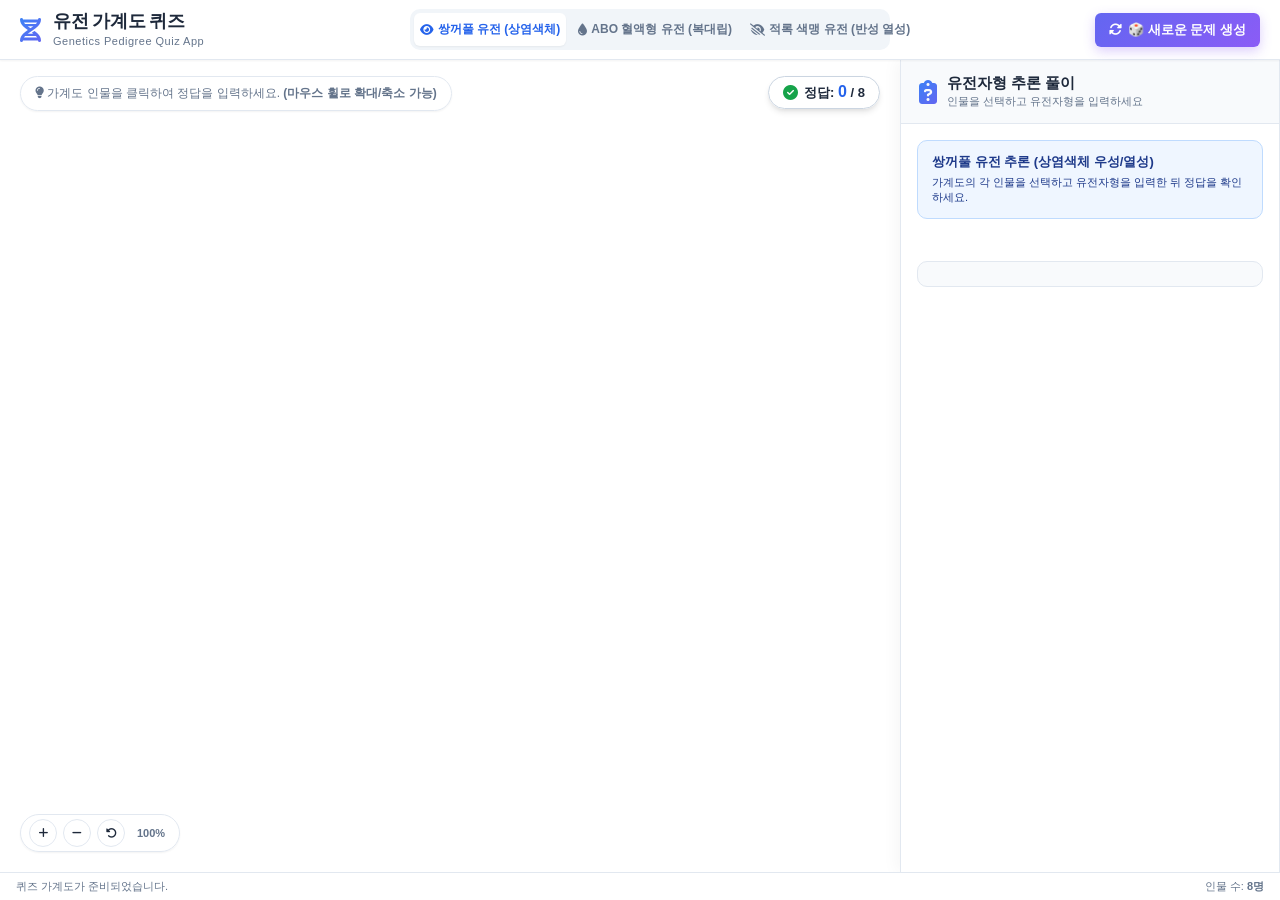
==== quiz.html @ a5b2d650 "update" ====
<!DOCTYPE html>
<html lang="ko">
<head>
  <meta charset="UTF-8">
  <meta name="viewport" content="width=device-width, initial-scale=1.0">
  <title>유전 가계도 유전자형 추론 퀴즈 (Genetics Pedigree Quiz)</title>
  <!-- Google Fonts for modern typography -->
  <link rel="preconnect" href="https://fonts.googleapis.com">
  <link rel="preconnect" href="https://fonts.gstatic.com" crossorigin>
  <link href="https://fonts.googleapis.com/css2?family=Pretendard:wght@300;400;500;600;700&family=Outfit:wght@400;600;700&display=swap" rel="stylesheet">
  <!-- FontAwesome Icons -->
  <link rel="stylesheet" href="https://cdnjs.cloudflare.com/ajax/libs/font-awesome/6.4.0/css/all.min.css">
  <link rel="stylesheet" href="styles.css">
</head>
<body class="quiz-page">
  <div id="app" class="app-container">
    <!-- Top Header & Trait Selector Bar -->
    <header class="top-bar quiz-top-bar">
      <div class="brand">
        <i class="fa-solid fa-dna logo-icon"></i>
        <div class="title-group">
          <h1>유전 가계도 퀴즈</h1>
          <span class="subtitle">Genetics Pedigree Quiz App</span>
        </div>
      </div>

      <!-- Trait Selection Tabs -->
      <div class="quiz-tabs-container header-tabs">
        <button class="quiz-trait-tab active" data-trait="double_eyelid">
          <i class="fa-solid fa-eye"></i> 쌍꺼풀 유전 (상염색체)
        </button>
        <button class="quiz-trait-tab" data-trait="blood_type">
          <i class="fa-solid fa-droplet"></i> ABO 혈액형 유전 (복대립)
        </button>
        <button class="quiz-trait-tab" data-trait="color_blindness">
          <i class="fa-solid fa-eye-low-vision"></i> 적록 색맹 유전 (반성 열성)
        </button>
      </div>

      <div class="top-tools">
        <button id="btn-quiz-generate" class="btn btn-primary btn-quiz-glow">
          <i class="fa-solid fa-rotate"></i> 🎲 새로운 문제 생성
        </button>
      </div>
    </header>

    <!-- Main Quiz Workspace -->
    <main class="main-body quiz-main-body">
      <!-- Left: Pedigree SVG Stage Canvas -->
      <div id="canvas-container" class="canvas-container quiz-canvas-container">
        <svg id="quiz-canvas" width="100%" height="100%" xmlns="http://www.w3.org/2000/svg">
          <defs>
            <!-- Drop shadow filters -->
            <filter id="shadow" x="-10%" y="-10%" width="130%" height="130%">
              <feDropShadow dx="2" dy="3" stdDeviation="3" flood-color="#000" flood-opacity="0.22" />
            </filter>
            <filter id="selection-glow" x="-20%" y="-20%" width="140%" height="140%">
              <feDropShadow dx="0" dy="0" stdDeviation="4" flood-color="#3b82f6" flood-opacity="0.8" />
            </filter>
          </defs>
          <g id="viewport-group">
            <g id="connections-group"></g>
            <g id="nodes-group"></g>
            <g id="legend-group"></g>
          </g>
        </svg>

        <!-- Floating zoom control tools -->
        <div class="canvas-zoom-tools">
          <button id="btn-quiz-zoom-in" class="btn-zoom-sm" title="확대 (+)"><i class="fa-solid fa-plus"></i></button>
          <button id="btn-quiz-zoom-out" class="btn-zoom-sm" title="축소 (-)"><i class="fa-solid fa-minus"></i></button>
          <button id="btn-quiz-zoom-reset" class="btn-zoom-sm" title="원래 크기 (100%)"><i class="fa-solid fa-rotate-left"></i></button>
          <span id="val-quiz-zoom" class="zoom-badge">100%</span>
        </div>

        <!-- Floating Score / Progress Badge in Top-Right Corner -->
        <div class="quiz-score-badge" title="맞춘 유전자형 개수">
          <i class="fa-solid fa-circle-check"></i>
          <span>정답: <strong id="val-quiz-score">0</strong> / <span id="val-quiz-total">8</span></span>
        </div>

        <!-- Floating helper badge -->
        <div class="quiz-canvas-tip">
          <i class="fa-solid fa-lightbulb"></i> 가계도 인물을 클릭하여 정답을 입력하세요. <b>(마우스 휠로 확대/축소 가능)</b>
        </div>
      </div>

      <!-- Right: Quiz Interaction Side Panel -->
      <aside id="quiz-panel" class="quiz-panel quiz-standalone-panel">
        <div class="quiz-panel-header">
          <div class="quiz-header-title">
            <i class="fa-solid fa-clipboard-question logo-icon"></i>
            <div>
              <h3>유전자형 추론 풀이</h3>
              <p>인물을 선택하고 유전자형을 입력하세요</p>
            </div>
          </div>
        </div>

        <div class="quiz-panel-body">
          <!-- Trait Info Banner -->
          <div class="quiz-info-card">
            <h4 id="quiz-info-title">쌍꺼풀 유전 추론 (상염색체 우성/열성)</h4>
            <p id="quiz-info-desc">가계도의 각 인물을 선택하고 유전자형을 입력한 뒤 정답을 확인하세요.</p>
          </div>


          <!-- Selected Person Quiz Card -->
          <div id="quiz-selected-card" class="quiz-selected-card">
            <!-- Dynamically populated when a person is selected -->
          </div>

          <!-- Result Score Banner -->
          <div id="quiz-result-banner" class="quiz-result-banner hidden"></div>

          <!-- Explanation Box -->
          <div id="quiz-explanation-box" class="quiz-explanation-box hidden">
            <!-- Dynamically populated -->
          </div>
        </div>


      </aside>
    </main>

    <!-- Footer status bar -->
    <footer class="footer-bar">
      <div class="status-left">
        <span id="status-text">퀴즈 가계도가 준비되었습니다.</span>
      </div>
      <div class="status-right">
        <span>인물 수: <strong>8명</strong></span>
      </div>
    </footer>
  </div>

  <!-- Quiz Completion Celebration / Try-Again Modal -->
  <div id="quiz-completion-modal" class="modal-overlay hidden">
    <canvas id="quiz-confetti-canvas" class="confetti-canvas"></canvas>
    <div class="modal-card quiz-completion-card">
      <button id="btn-modal-x-close" class="quiz-modal-x-btn" title="닫기">
        <i class="fa-solid fa-xmark"></i>
      </button>
      <div id="quiz-modal-header" class="quiz-modal-header success">
        <div class="modal-icon-glow">
          <i id="quiz-modal-icon" class="fa-solid fa-trophy"></i>
        </div>
        <h2 id="quiz-modal-title">🏆 만점 달성! 축하합니다!</h2>
        <p id="quiz-modal-subtitle">모든 인물의 유전자형을 완벽하게 추론했습니다!</p>
      </div>

      <div class="modal-body quiz-modal-body">
        <div class="quiz-modal-score-box">
          <span class="score-label">최종 성적</span>
          <div class="score-value-row">
            <strong id="quiz-modal-score-num">8</strong>
            <span class="score-divider">/</span>
            <span id="quiz-modal-total-num">8</span>
            <span class="score-unit">명 정답</span>
          </div>
        </div>
        <p id="quiz-modal-desc" class="modal-desc-text">
          멘델 및 성염색체 유전 법칙을 명확히 이해하고 계시네요.
        </p>
      </div>

      <div class="modal-footer quiz-modal-footer">
        <button id="btn-modal-retry" class="btn btn-primary btn-block btn-quiz-glow">
          <i class="fa-solid fa-rotate"></i> 🎲 새로운 문제 도전하기
        </button>
        <button id="btn-modal-close" class="btn btn-outline btn-block">
          <i class="fa-solid fa-xmark"></i> 닫기 (가계도 해설 확인)
        </button>
      </div>
    </div>
  </div>

  <script src="quiz.js"></script>
</body>
</html>
---- styles.css ----
/* CSS Reset & Variable Design System */
:root {
  --font-main: 'Pretendard', -apple-system, BlinkMacSystemFont, 'Segoe UI', Roboto, sans-serif;
  --font-display: 'Outfit', sans-serif;

  /* Color Palette - Modern Clean Lab Theme */
  --bg-app: #f4f7fc;
  --bg-panel: #ffffff;
  --bg-sidebar: #f8fafc;
  --bg-canvas: #ffffff;
  
  --border-color: #e2e8f0;
  --border-focus: #3b82f6;

  --text-primary: #1e293b;
  --text-secondary: #64748b;
  --text-muted: #94a3b8;

  --primary-color: #2563eb;
  --primary-hover: #1d4ed8;
  --primary-light: #eff6ff;

  --success-color: #10b981;
  --success-hover: #059669;

  --danger-color: #ef4444;
  --danger-hover: #dc2626;

  --shadow-sm: 0 1px 2px 0 rgba(0, 0, 0, 0.05);
  --shadow-md: 0 4px 6px -1px rgba(0, 0, 0, 0.1), 0 2px 4px -1px rgba(0, 0, 0, 0.06);
  --shadow-lg: 0 10px 15px -3px rgba(0, 0, 0, 0.1), 0 4px 6px -2px rgba(0, 0, 0, 0.05);
  --shadow-floating: 0 20px 25px -5px rgba(0, 0, 0, 0.15), 0 10px 10px -5px rgba(0, 0, 0, 0.04);

  --radius-sm: 6px;
  --radius-md: 10px;
  --radius-lg: 16px;
  --radius-full: 9999px;
}

* {
  box-sizing: border-box;
  margin: 0;
  padding: 0;
}

body, html {
  width: 100%;
  height: 100%;
  font-family: var(--font-main);
  background-color: var(--bg-app);
  color: var(--text-primary);
  overflow: hidden;
  user-select: none;
}

.app-container {
  display: flex;
  flex-direction: column;
  height: 100vh;
  width: 100vw;
}

/* Header & Top Bar */
.top-bar {
  display: flex;
  align-items: center;
  justify-content: space-between;
  height: 60px;
  padding: 0 20px;
  background-color: var(--bg-panel);
  border-bottom: 1px solid var(--border-color);
  box-shadow: var(--shadow-sm);
  z-index: 20;
}

.brand {
  display: flex;
  align-items: center;
  gap: 12px;
}

.logo-icon {
  font-size: 24px;
  color: var(--primary-color);
  background: linear-gradient(135deg, #3b82f6, #6366f1);
  -webkit-background-clip: text;
  -webkit-text-fill-color: transparent;
}

.title-group h1 {
  font-family: var(--font-display);
  font-size: 18px;
  font-weight: 700;
  color: var(--text-primary);
  line-height: 1.2;
}

.title-group .subtitle {
  font-size: 11px;
  color: var(--text-secondary);
  font-weight: 500;
  letter-spacing: 0.5px;
}

.top-tools {
  display: flex;
  align-items: center;
  gap: 10px;
}

.divider {
  width: 1px;
  height: 24px;
  background-color: var(--border-color);
  margin: 0 4px;
}

/* Button UI Components */
.btn-group {
  display: flex;
  align-items: center;
  gap: 6px;
}

.btn {
  display: inline-flex;
  align-items: center;
  justify-content: center;
  gap: 6px;
  padding: 8px 14px;
  font-size: 13px;
  font-weight: 500;
  border-radius: var(--radius-sm);
  border: 1px solid transparent;
  cursor: pointer;
  transition: all 0.18s ease;
  white-space: nowrap;
}

.btn:disabled {
  opacity: 0.45;
  cursor: not-allowed;
}

.btn-primary {
  background-color: var(--primary-color);
  color: #ffffff;
  box-shadow: 0 2px 4px rgba(37, 99, 235, 0.2);
}

.btn-primary:hover:not(:disabled) {
  background-color: var(--primary-hover);
  box-shadow: 0 4px 8px rgba(37, 99, 235, 0.3);
}

.btn-success {
  background-color: var(--success-color);
  color: #ffffff;
}

.btn-success:hover:not(:disabled) {
  background-color: var(--success-hover);
}

.btn-outline {
  background-color: var(--bg-panel);
  border-color: var(--border-color);
  color: var(--text-primary);
}

.btn-outline:hover:not(:disabled) {
  background-color: var(--bg-sidebar);
  border-color: var(--text-muted);
}

.btn-icon {
  width: 34px;
  height: 34px;
  padding: 0;
  border-radius: var(--radius-sm);
  background-color: var(--bg-panel);
  border: 1px solid var(--border-color);
  color: var(--text-primary);
}

.btn-icon:hover:not(:disabled) {
  background-color: var(--bg-sidebar);
  color: var(--primary-color);
}

.btn-icon.active {
  background-color: var(--primary-light);
  border-color: var(--primary-color);
  color: var(--primary-color);
}

.btn-danger {
  background-color: var(--danger-color);
  color: #ffffff;
}

.btn-danger:hover:not(:disabled) {
  background-color: var(--danger-hover);
}

.btn-xs {
  padding: 4px 8px;
  font-size: 11px;
}

.btn-sm {
  padding: 6px 10px;
  font-size: 12px;
}

.btn-block {
  width: 100%;
}

/* Main Layout */
.main-body {
  display: flex;
  flex: 1;
  overflow: hidden;
  position: relative;
}

/* Sidebars */
.left-sidebar, .right-sidebar {
  width: 280px;
  background-color: var(--bg-sidebar);
  border-right: 1px solid var(--border-color);
  display: flex;
  flex-direction: column;
  gap: 16px;
  padding: 16px;
  overflow-y: auto;
  z-index: 10;
}

.right-sidebar {
  border-right: none;
  border-left: 1px solid var(--border-color);
}

.sidebar-section {
  background-color: var(--bg-panel);
  border: 1px solid var(--border-color);
  border-radius: var(--radius-md);
  padding: 14px;
  box-shadow: var(--shadow-sm);
}

.sidebar-section h3 {
  font-size: 13px;
  font-weight: 600;
  color: var(--text-primary);
  margin-bottom: 12px;
  display: flex;
  align-items: center;
  gap: 8px;
}

.sidebar-section h3 i {
  color: var(--primary-color);
}

.section-header-flex {
  display: flex;
  align-items: center;
  justify-content: space-between;
}

.section-header-flex h3 {
  margin-bottom: 0;
}

/* Tool cards for left sidebar */
.tool-grid {
  display: grid;
  grid-template-columns: repeat(3, 1fr);
  gap: 6px;
}

.tool-card {
  display: flex;
  flex-direction: column;
  align-items: center;
  justify-content: center;
  gap: 6px;
  padding: 8px 4px;
  background-color: var(--bg-panel);
  border: 1px solid var(--border-color);
  border-radius: var(--radius-md);
  cursor: pointer;
  transition: all 0.2s ease;
}

.tool-card:hover {
  border-color: var(--primary-color);
  transform: translateY(-2px);
  box-shadow: var(--shadow-md);
  background-color: var(--primary-light);
}

.shape-preview {
  width: 30px;
  height: 30px;
  border: 2px solid #1e293b;
}

.male-preview {
  border-radius: 4px;
  background-color: #e2e8f0;
}

.female-preview {
  border-radius: 50%;
  background-color: #e2e8f0;
}

.question-preview {
  border: none !important;
  background-color: transparent !important;
  display: flex;
  align-items: center;
  justify-content: center;
  font-weight: bold;
  font-size: 28px;
  color: #1e293b;
}

.shape-icon.question {
  display: flex;
  align-items: center;
  justify-content: center;
  font-weight: bold;
  font-size: 20px;
  color: #1e293b;
  border: none !important;
  background-color: transparent !important;
}

.btn-question-q {
  background-color: #eff6ff !important;
  color: #2563eb !important;
  font-weight: bold !important;
  border-color: #93c5fd !important;
}

.tool-card span {
  font-size: 11px;
  font-weight: 500;
  color: var(--text-primary);
  text-align: center;
}

.tool-list {
  display: flex;
  flex-direction: column;
  gap: 8px;
}

.tool-btn {
  display: flex;
  align-items: center;
  gap: 10px;
  padding: 10px 12px;
  background-color: var(--bg-panel);
  border: 1px solid var(--border-color);
  border-radius: var(--radius-sm);
  font-size: 13px;
  font-weight: 500;
  color: var(--text-primary);
  cursor: pointer;
  transition: all 0.15s ease;
}

.tool-btn i {
  font-size: 15px;
  color: var(--text-secondary);
}

.tool-btn:hover {
  background-color: var(--bg-sidebar);
  border-color: var(--primary-color);
}

.tool-btn.active {
  background-color: var(--primary-light);
  border-color: var(--primary-color);
  color: var(--primary-color);
}

.tool-btn.active i {
  color: var(--primary-color);
}

.tip-box {
  background: linear-gradient(135deg, #eff6ff 0%, #e0e7ff 100%);
  border: 1px solid #bfdbfe;
}

.tip-box h4 {
  font-size: 12px;
  font-weight: 600;
  color: #1e40af;
  margin-bottom: 8px;
}

.tip-box ul {
  padding-left: 16px;
  font-size: 11px;
  color: #1e3a8a;
  line-height: 1.5;
}

.tip-box li {
  margin-bottom: 4px;
}

/* Canvas Viewport */
.canvas-container {
  flex: 1;
  background-color: var(--bg-canvas);
  position: relative;
  overflow: hidden;
  cursor: grab;
}

.canvas-container:active {
  cursor: grabbing;
}

#svg-canvas {
  width: 100%;
  height: 100%;
  display: block;
}

/* Floating Banner */
.mode-banner {
  position: absolute;
  top: 16px;
  left: 50%;
  transform: translateX(-50%);
  background-color: #1e293b;
  color: #ffffff;
  padding: 8px 16px;
  border-radius: var(--radius-full);
  font-size: 13px;
  font-weight: 500;
  display: flex;
  align-items: center;
  gap: 12px;
  box-shadow: var(--shadow-lg);
  z-index: 30;
  animation: fadeInDown 0.25s ease-out;
}

.mode-banner.hidden {
  display: none;
}

@keyframes fadeInDown {
  from { opacity: 0; transform: translate(-50%, -10px); }
  to { opacity: 1; transform: translate(-50%, 0); }
}

/* Canvas Controls */
.canvas-controls {
  position: absolute;
  bottom: 16px;
  left: 16px;
  background-color: rgba(255, 255, 255, 0.92);
  backdrop-filter: blur(8px);
  border: 1px solid var(--border-color);
  border-radius: var(--radius-full);
  padding: 6px 16px;
  box-shadow: var(--shadow-md);
  z-index: 25;
  display: flex;
  align-items: center;
  gap: 12px;
}

.control-divider {
  width: 1px;
  height: 16px;
  background-color: var(--border-color);
}

.toggle-switch {
  display: inline-flex;
  align-items: center;
  gap: 8px;
  cursor: pointer;
  font-size: 12px;
  font-weight: 500;
}

.toggle-switch input {
  display: none;
}

.slider {
  width: 32px;
  height: 18px;
  background-color: #cbd5e1;
  border-radius: var(--radius-full);
  position: relative;
  transition: background-color 0.2s;
}

.slider::before {
  content: '';
  position: absolute;
  width: 14px;
  height: 14px;
  border-radius: 50%;
  background-color: white;
  top: 2px;
  left: 2px;
  transition: transform 0.2s;
}

.toggle-switch input:checked + .slider {
  background-color: var(--primary-color);
}

.toggle-switch input:checked + .slider::before {
  transform: translateX(14px);
}

/* Inline Double-Click Genotype Editor */
.inline-editor {
  position: absolute;
  width: 240px;
  background-color: #ffffff;
  border: 1px solid var(--border-color);
  border-radius: var(--radius-md);
  box-shadow: var(--shadow-floating);
  padding: 12px;
  z-index: 100;
  display: flex;
  flex-direction: column;
  gap: 8px;
  transform: translate(-50%, -50%);
  animation: popupScale 0.15s ease-out;
}

.inline-editor.hidden {
  display: none;
}

@keyframes popupScale {
  from { opacity: 0; transform: translate(-50%, -45%) scale(0.92); }
  to { opacity: 1; transform: translate(-50%, -50%) scale(1); }
}

.inline-editor-header {
  display: flex;
  justify-content: space-between;
  align-items: center;
  font-size: 12px;
  font-weight: 600;
  color: var(--text-secondary);
}

.btn-close-sm {
  background: none;
  border: none;
  font-size: 16px;
  cursor: pointer;
  color: var(--text-muted);
}

.btn-close-sm:hover {
  color: var(--danger-color);
}

#inline-input {
  width: 100%;
  padding: 8px 10px;
  font-size: 14px;
  font-weight: 600;
  border: 1px solid var(--border-color);
  border-radius: var(--radius-sm);
  text-align: center;
  outline: none;
  font-family: monospace;
}

#inline-input:focus {
  border-color: var(--primary-color);
  box-shadow: 0 0 0 3px rgba(37, 99, 235, 0.15);
}

.quick-genotype-buttons {
  display: grid;
  grid-template-columns: repeat(5, 1fr);
  gap: 4px;
}

.q-btn {
  padding: 4px 0;
  font-size: 12px;
  font-weight: 600;
  background-color: var(--bg-sidebar);
  border: 1px solid var(--border-color);
  border-radius: var(--radius-sm);
  cursor: pointer;
  transition: all 0.12s;
}

.q-btn:hover {
  background-color: var(--primary-light);
  border-color: var(--primary-color);
  color: var(--primary-color);
}

.inline-editor-footer {
  display: flex;
  justify-content: flex-end;
}

/* Inspector Controls */
.empty-inspector {
  display: flex;
  flex-direction: column;
  align-items: center;
  justify-content: center;
  padding: 24px 12px;
  text-align: center;
  color: var(--text-muted);
  gap: 10px;
}

.empty-inspector i {
  font-size: 28px;
}

.empty-inspector p {
  font-size: 12px;
  line-height: 1.4;
}

.inspector-form {
  display: flex;
  flex-direction: column;
  gap: 12px;
}

.inspector-form.hidden {
  display: none;
}

.form-group {
  display: flex;
  flex-direction: column;
  gap: 6px;
}

.form-group label {
  font-size: 12px;
  font-weight: 600;
  color: var(--text-secondary);
}

.form-control {
  padding: 8px 10px;
  font-size: 13px;
  border: 1px solid var(--border-color);
  border-radius: var(--radius-sm);
  outline: none;
  background-color: var(--bg-panel);
  transition: border-color 0.15s;
}

.form-control:focus {
  border-color: var(--primary-color);
  box-shadow: 0 0 0 3px rgba(37, 99, 235, 0.12);
}

.form-hint {
  font-size: 10px;
  color: var(--text-muted);
}

.gender-radio-group {
  display: grid;
  grid-template-columns: 1fr 1fr;
  gap: 8px;
}

.radio-card {
  cursor: pointer;
}

.radio-card input {
  display: none;
}

.card-content {
  display: flex;
  align-items: center;
  gap: 6px;
  padding: 6px 8px;
  border: 1px solid var(--border-color);
  border-radius: var(--radius-sm);
  font-size: 11px;
  font-weight: 500;
  background-color: var(--bg-panel);
}

.shape-icon {
  width: 14px;
  height: 14px;
  background-color: var(--text-secondary);
}

.shape-icon.male {
  border-radius: 2px;
}

.shape-icon.female {
  border-radius: 50%;
}

.radio-card input:checked + .card-content {
  border-color: var(--primary-color);
  background-color: var(--primary-light);
  color: var(--primary-color);
}

/* Phenotype List in Right Sidebar */
.phenotype-list {
  display: flex;
  flex-direction: column;
  gap: 8px;
  margin-top: 10px;
  max-height: 220px;
  overflow-y: auto;
}

.phenotype-item {
  display: flex;
  align-items: center;
  gap: 8px;
  padding: 6px 8px;
  background-color: var(--bg-sidebar);
  border: 1px solid var(--border-color);
  border-radius: var(--radius-sm);
}

.phenotype-color-swatch {
  width: 16px;
  height: 16px;
  border-radius: 50%;
  border: 1px solid rgba(0,0,0,0.2);
  flex-shrink: 0;
}

.phenotype-name-input {
  flex: 1;
  font-size: 11px;
  border: none;
  background: transparent;
  padding: 2px 4px;
}

.phenotype-name-input:focus {
  background-color: white;
  border-radius: 3px;
  outline: 1px solid var(--primary-color);
}

.btn-remove-pheno {
  background: none;
  border: none;
  color: var(--text-muted);
  cursor: pointer;
  font-size: 12px;
}

.btn-remove-pheno:hover {
  color: var(--danger-color);
}

/* Footer Status Bar */
.footer-bar {
  height: 28px;
  background-color: var(--bg-panel);
  border-top: 1px solid var(--border-color);
  display: flex;
  align-items: center;
  justify-content: space-between;
  padding: 0 16px;
  font-size: 11px;
  color: var(--text-secondary);
}

.status-right {
  display: flex;
  align-items: center;
  gap: 8px;
}

.separator {
  color: var(--border-color);
}

/* SVG Interactive Element Styles */
.pedigree-node {
  cursor: move;
  transition: filter 0.15s ease;
}

.pedigree-node:hover {
  filter: drop-shadow(0 4px 8px rgba(0,0,0,0.25));
}

.pedigree-node.selected shape-element {
  stroke: #2563eb;
  stroke-width: 3px;
}

.node-shape {
  stroke: #555555;
  stroke-width: 1.5px;
  transition: stroke 0.15s, stroke-width 0.15s;
}

.node-shape.selected {
  stroke: #2563eb;
  stroke-width: 3px;
}

.node-shape-question, .node-shape-question.selected {
  fill: none !important;
  stroke: none !important;
  stroke-width: 0 !important;
}

.flex-label {
  display: flex;
  justify-content: space-between;
  align-items: center;
}

.size-badge {
  font-size: 11px;
  font-weight: 700;
  color: var(--primary-color);
  background-color: var(--primary-light);
  padding: 2px 6px;
  border-radius: var(--radius-sm);
}

.slider-control {
  width: 100%;
  accent-color: var(--primary-color);
  cursor: pointer;
}

.node-genotype-text {
  font-family: var(--font-main);
  font-weight: 700;
  fill: #1e293b;
  text-anchor: middle;
  dominant-baseline: central;
  pointer-events: none;
  user-select: none;
  paint-order: stroke fill;
  stroke: #ffffff;
  stroke-width: 3px;
  stroke-linejoin: round;
}

.node-label-text {
  font-family: var(--font-main);
  font-weight: 600;
  fill: #1e293b;
  text-anchor: middle;
  pointer-events: none;
  user-select: none;
  paint-order: stroke fill;
  stroke: #ffffff;
  stroke-width: 5px;
  stroke-linejoin: round;
}

.pedigree-line {
  fill: none;
  stroke: #64748b;
  stroke-width: 2px;
  stroke-linecap: round;
  stroke-linejoin: round;
  transition: stroke 0.15s, stroke-width 0.15s;
}

.pedigree-line.selected,
.pedigree-line.hovered {
  stroke: #2563eb;
  stroke-width: 3.5px;
}

.pedigree-line:hover {
  stroke: #3b82f6;
  stroke-width: 3px;
  cursor: pointer;
}

/* Legend Box on SVG */
#legend-group {
  cursor: move;
  user-select: none;
}

#legend-group:hover .legend-box-rect {
  stroke: #2563eb;
  stroke-width: 2px;
  filter: drop-shadow(0 4px 10px rgba(37,99,235,0.18));
}

.legend-box-rect {
  fill: #ffffff;
  stroke: #cbd5e1;
  stroke-width: 1.5px;
  rx: 8;
  ry: 8;
  filter: drop-shadow(0 2px 6px rgba(0,0,0,0.08));
  transition: stroke 0.15s, stroke-width 0.15s;
}

.legend-text {
  font-family: var(--font-main);
  font-size: 13px;
  fill: #334155;
  pointer-events: none;
}

/* Legend Custom Input Controls in Inspector */
.section-desc {
  font-size: 11px;
  color: var(--text-muted);
  margin-top: 4px;
  margin-bottom: 12px;
  line-height: 1.4;
}

.legend-inputs-list {
  display: flex;
  flex-direction: column;
  gap: 8px;
}

.legend-input-item {
  display: flex;
  align-items: center;
  gap: 8px;
  background-color: var(--bg-surface);
  border: 1px solid var(--border-color);
  border-radius: var(--radius-sm);
  padding: 4px 8px;
  transition: opacity 0.15s, border-color 0.15s;
}

.legend-input-item.unchecked {
  opacity: 0.45;
}

.legend-item-checkbox {
  cursor: pointer;
  accent-color: var(--primary-color);
  width: 15px;
  height: 15px;
  flex-shrink: 0;
}

.legend-input-item:focus-within {
  border-color: var(--primary-color);
  box-shadow: 0 0 0 2px rgba(37,99,235,0.1);
}

.legend-swatch {
  display: flex;
  align-items: center;
  justify-content: center;
  flex-shrink: 0;
  width: 24px;
  height: 24px;
}

.legend-text-input {
  flex: 1;
  border: none !important;
  background: transparent !important;
  padding: 4px 0 !important;
  font-size: 12px !important;
  box-shadow: none !important;
}

.label-header {
  display: flex;
  justify-content: space-between;
  align-items: center;
  margin-bottom: 6px;
}

.checkbox-inline {
  display: flex;
  align-items: center;
  gap: 4px;
  font-size: 11px;
  color: var(--text-secondary);
  cursor: pointer;
}

.checkbox-inline input[type="checkbox"] {
  cursor: pointer;
  accent-color: var(--primary-color);
}

.mb-3 {
  margin-bottom: 12px;
}

/* --- Quiz Feature Custom UI Side Panel --- */
.btn-quiz-glow {
  background: linear-gradient(135deg, #6366f1, #8b5cf6);
  color: #ffffff;
  border: none;
  box-shadow: 0 4px 12px rgba(139, 92, 246, 0.3);
  font-weight: 600;
  position: relative;
  overflow: hidden;
  transition: all 0.25s ease;
}

.btn-quiz-glow:hover, .btn-quiz-glow.active {
  transform: translateY(-1px);
  background: linear-gradient(135deg, #4f46e5, #7c3aed);
  box-shadow: 0 6px 16px rgba(124, 58, 237, 0.45);
}

.quiz-panel {
  width: 360px;
  min-width: 340px;
  max-width: 400px;
  background: var(--bg-panel);
  border-left: 1px solid var(--border-color);
  border-right: 1px solid var(--border-color);
  display: flex;
  flex-direction: column;
  height: 100%;
  z-index: 15;
  box-shadow: -4px 0 15px rgba(0, 0, 0, 0.04);
  transition: all 0.25s ease;
  overflow: hidden;
}

.quiz-panel.hidden {
  display: none !important;
}

.quiz-panel-header {
  padding: 14px 18px;
  background: #f8fafc;
  border-bottom: 1px solid var(--border-color);
  display: flex;
  align-items: center;
  justify-content: space-between;
}

.quiz-header-title {
  display: flex;
  align-items: center;
  gap: 10px;
}

.quiz-header-title h3 {
  font-size: 15px;
  font-weight: 700;
  color: var(--text-primary);
}

.quiz-header-title p {
  font-size: 11px;
  color: var(--text-secondary);
  margin-top: 1px;
}

.btn-close-md {
  background: none;
  border: none;
  font-size: 22px;
  color: var(--text-muted);
  cursor: pointer;
  padding: 4px 8px;
  border-radius: var(--radius-sm);
  transition: color 0.15s ease;
}

.btn-close-md:hover {
  color: var(--danger-color);
  background: rgba(239, 68, 68, 0.1);
}

.quiz-panel-body {
  padding: 16px;
  overflow-y: auto;
  flex: 1;
  display: flex;
  flex-direction: column;
  gap: 14px;
}

.quiz-tabs-container {
  display: flex;
  gap: 6px;
  background: #f1f5f9;
  padding: 4px;
  border-radius: var(--radius-md);
}

.quiz-trait-tab {
  flex: 1;
  padding: 8px 6px;
  font-size: 12px;
  font-weight: 600;
  border: none;
  background: transparent;
  color: var(--text-secondary);
  border-radius: var(--radius-sm);
  cursor: pointer;
  display: flex;
  align-items: center;
  justify-content: center;
  gap: 4px;
  transition: all 0.2s ease;
  white-space: nowrap;
}

.quiz-trait-tab:hover {
  color: var(--primary-color);
  background: rgba(255, 255, 255, 0.6);
}

.quiz-trait-tab.active {
  background: #ffffff;
  color: var(--primary-color);
  box-shadow: var(--shadow-sm);
}

.quiz-info-card {
  background: #eff6ff;
  border: 1px solid #bfdbfe;
  border-radius: var(--radius-md);
  padding: 12px 14px;
  color: #1e3a8a;
}

.quiz-info-card h4 {
  font-size: 13px;
  font-weight: 700;
  margin-bottom: 4px;
}

.quiz-info-card p {
  font-size: 11px;
  line-height: 1.4;
}

.quiz-section-title {
  display: flex;
  align-items: center;
  justify-content: space-between;
  font-size: 12px;
  font-weight: 600;
  color: var(--text-primary);
  border-bottom: 1px dashed var(--border-color);
  padding-bottom: 6px;
}

.quiz-section-title small {
  font-weight: 400;
  color: var(--text-muted);
}

.quiz-input-grid {
  display: grid;
  grid-template-columns: repeat(auto-fill, minmax(140px, 1fr));
  gap: 8px;
}

.quiz-input-item {
  display: flex;
  flex-direction: column;
  gap: 6px;
  padding: 8px 10px;
  background: #f8fafc;
  border: 1px solid var(--border-color);
  border-radius: var(--radius-md);
  transition: border-color 0.15s ease;
}

.quiz-input-item.correct {
  border-color: var(--success-color);
  background: #ecfdf5;
}

.quiz-input-item.incorrect {
  border-color: var(--danger-color);
  background: #fef2f2;
}

.quiz-input-item.focused-node {
  border-color: var(--primary-color);
  box-shadow: 0 0 0 2px rgba(37, 99, 235, 0.25);
  background: #ffffff;
}

.quiz-node-label {
  font-weight: 700;
  font-size: 13px;
  color: var(--text-primary);
}

.quiz-input-field {
  width: 100%;
  padding: 5px 8px;
  font-size: 13px;
  font-weight: 600;
  border: 1px solid var(--border-color);
  border-radius: var(--radius-sm);
  outline: none;
}

.quiz-input-field:focus {
  border-color: var(--primary-color);
  box-shadow: 0 0 0 2px rgba(37, 99, 235, 0.15);
}

.quiz-allele-btns {
  display: flex;
  gap: 3px;
  flex-wrap: wrap;
}

.btn-allele-sm {
  padding: 3px 6px;
  font-size: 11px;
  font-weight: 700;
  background: #ffffff;
  border: 1px solid var(--border-color);
  border-radius: 4px;
  cursor: pointer;
  transition: all 0.15s ease;
}

.btn-allele-sm:hover {
  background: var(--primary-light);
  color: var(--primary-color);
  border-color: var(--primary-color);
}

.btn-clear-sm {
  background: #f1f5f9;
  color: var(--text-muted);
}

/* --- Person Selection Chips & Selected Person Card --- */
.quiz-person-chips {
  display: flex;
  gap: 6px;
  flex-wrap: wrap;
  padding: 4px 0;
}

.person-chip {
  display: inline-flex;
  align-items: center;
  gap: 4px;
  padding: 5px 10px;
  font-size: 12px;
  font-weight: 600;
  background: #f1f5f9;
  border: 1px solid var(--border-color);
  border-radius: var(--radius-full);
  cursor: pointer;
  transition: all 0.18s ease;
  color: var(--text-secondary);
}

.person-chip:hover {
  background: #e2e8f0;
  color: var(--text-primary);
}

.person-chip.active {
  background: var(--primary-color);
  color: #ffffff;
  border-color: var(--primary-hover);
  box-shadow: 0 2px 6px rgba(37, 99, 235, 0.3);
}

.person-chip.correct {
  border-color: var(--success-color);
  background: #ecfdf5;
  color: #166534;
}

.person-chip.correct.active {
  background: var(--success-color);
  color: #ffffff;
}

.person-chip.incorrect {
  border-color: var(--danger-color);
  background: #fef2f2;
  color: #991b1b;
}

.person-chip.incorrect.active {
  background: var(--danger-color);
  color: #ffffff;
}

.chip-status {
  font-size: 10px;
  font-weight: 700;
  opacity: 0.85;
}

.selected-person-card {
  background: #ffffff;
  border: 1px solid var(--border-color);
  border-radius: var(--radius-md);
  box-shadow: var(--shadow-sm);
  overflow: hidden;
  display: flex;
  flex-direction: column;
}

.selected-person-header {
  padding: 10px 14px;
  background: #f8fafc;
  border-bottom: 1px solid var(--border-color);
  display: flex;
  align-items: center;
  justify-content: space-between;
}

.person-title {
  display: flex;
  align-items: center;
  gap: 6px;
  font-size: 13px;
  color: var(--text-primary);
}

.shape-icon-sm {
  font-size: 12px;
  color: var(--primary-color);
}

.phenotype-pill {
  font-size: 11px;
  font-weight: 600;
  padding: 2px 8px;
  background: #e2e8f0;
  color: var(--text-primary);
  border-radius: var(--radius-full);
}

.selected-person-body {
  padding: 12px 14px;
  display: flex;
  flex-direction: column;
  gap: 10px;
}

.card-input-label {
  font-size: 11px;
  font-weight: 600;
  color: var(--text-secondary);
}

.input-with-clear {
  display: flex;
  gap: 6px;
  align-items: center;
}

.card-input {
  font-size: 15px !important;
  font-weight: 700 !important;
  padding: 6px 10px !important;
  letter-spacing: 0.5px;
}

.allele-btn-group {
  display: flex;
  gap: 6px;
  flex-wrap: wrap;
}

.genotype-preset-group {
  display: flex;
  gap: 6px;
  flex-wrap: wrap;
  margin-top: 4px;
}

.btn-genotype-preset {
  padding: 8px 12px;
  font-size: 13px;
  font-weight: 700;
  background: #f8fafc;
  border: 1.5px solid var(--border-color);
  border-radius: var(--radius-sm);
  color: var(--text-primary);
  cursor: pointer;
  transition: all 0.15s ease;
  flex: 1;
  min-width: 52px;
  text-align: center;
}

.btn-genotype-preset:hover {
  background: #eff6ff;
  border-color: #3b82f6;
  color: #1d4ed8;
  transform: translateY(-1px);
}

.btn-genotype-preset.active {
  background: #2563eb;
  border-color: #1d4ed8;
  color: #ffffff;
  box-shadow: 0 2px 6px rgba(37, 99, 235, 0.3);
}

.btn-genotype-preset.preset-unknown {
  background: #f1f5f9;
  border-color: #cbd5e1;
  color: #64748b;
}

.btn-genotype-preset.preset-unknown:hover {
  background: #e2e8f0;
  color: #334155;
}

.btn-genotype-preset.preset-unknown.active {
  background: #64748b;
  border-color: #475569;
  color: #ffffff;
}

.btn-allele-sm.active {
  background: #2563eb;
  color: #ffffff;
  border-color: #1d4ed8;
  font-weight: 700;
}

.btn-allele-sm.btn-unknown-sm {
  color: #64748b;
}

.btn-allele-sm.btn-unknown-sm.active {
  background: #64748b;
  color: #ffffff;
  border-color: #475569;
}

.btn-allele-md {
  padding: 6px 12px;
  font-size: 13px;
  font-weight: 700;
  background: #f8fafc;
  border: 1px solid var(--border-color);
  border-radius: var(--radius-sm);
  cursor: pointer;
  transition: all 0.15s ease;
  flex: 1;
  min-width: 38px;
  text-align: center;
}

.btn-allele-md:hover {
  background: var(--primary-light);
  color: var(--primary-color);
  border-color: var(--primary-color);
}

.btn-check-person-glow {
  background: linear-gradient(135deg, #2563eb, #3b82f6);
  font-weight: 700;
  padding: 8px 14px;
  box-shadow: 0 2px 6px rgba(37, 99, 235, 0.25);
}

.individual-feedback {
  padding: 10px 12px;
  border-radius: var(--radius-sm);
  font-size: 12px;
  line-height: 1.4;
  display: flex;
  flex-direction: column;
  gap: 4px;
}

.individual-feedback.success {
  background: #dcfce7;
  border: 1px solid #86efac;
  color: #166534;
}

.individual-feedback.warning {
  background: #fef2f2;
  border: 1px solid #fca5a5;
  color: #991b1b;
}

.feedback-title {
  font-weight: 700;
  display: flex;
  align-items: center;
  gap: 6px;
}

.feedback-reason {
  font-size: 11px;
  opacity: 0.9;
}

.result-score-title {
  font-size: 14px;
  font-weight: 700;
  display: flex;
  align-items: center;
  gap: 6px;
  margin-bottom: 2px;
}

.quiz-explanation-box {
  background: #f8fafc;
  border: 1px solid var(--border-color);
  border-radius: var(--radius-md);
  padding: 12px;
}

.quiz-explanation-box h4 {
  font-size: 12px;
  font-weight: 700;
  margin-bottom: 8px;
  color: var(--text-primary);
  display: flex;
  align-items: center;
  gap: 6px;
}

.explanation-list {
  list-style: none;
  display: flex;
  flex-direction: column;
  gap: 8px;
}

.explanation-list li {
  font-size: 11px;
  line-height: 1.4;
  background: #ffffff;
  padding: 6px 10px;
  border-radius: var(--radius-sm);
  border: 1px solid var(--border-color);
}

.genotype-badge {
  display: inline-block;
  padding: 1px 5px;
  background: #e0e7ff;
  color: #3730a3;
  font-weight: 700;
  border-radius: 4px;
  margin-left: 4px;
}

.explanation-reason {
  color: var(--text-secondary);
  margin-top: 3px;
}

.quiz-panel-footer {
  padding: 12px 16px;
  background: #f8fafc;
  border-top: 1px solid var(--border-color);
  display: flex;
  flex-direction: column;
  gap: 8px;
}

.footer-btn-row {
  display: flex;
  gap: 8px;
}

.btn-half {
  flex: 1;
}

.btn-block {
  width: 100%;
}

.btn-submit-glow {
  background: linear-gradient(135deg, #2563eb, #3b82f6);
  box-shadow: 0 3px 8px rgba(37, 99, 235, 0.3);
}

/* --- Standalone Quiz Page (quiz.html) Specific Layout --- */
.quiz-page {
  background: var(--bg-app);
}

.quiz-top-bar {
  display: flex;
  align-items: center;
  justify-content: space-between;
  padding: 0 20px;
}

.header-tabs {
  max-width: 480px;
}

.quiz-main-body {
  display: flex;
  flex: 1;
  height: calc(100vh - 90px);
  overflow: hidden;
  position: relative;
}

.quiz-canvas-container {
  flex: 1;
  background: #ffffff;
  position: relative;
  overflow: hidden;
}

.quiz-standalone-panel {
  display: flex !important;
  width: 380px;
  min-width: 360px;
  max-width: 420px;
  background: var(--bg-panel);
  border-left: 1px solid var(--border-color);
  height: 100%;
}

.quiz-canvas-tip {
  position: absolute;
  top: 16px;
  left: 20px;
  background: rgba(255, 255, 255, 0.92);
  border: 1px solid var(--border-color);
  padding: 8px 14px;
  border-radius: var(--radius-full);
  font-size: 12px;
  color: var(--text-secondary);
  box-shadow: var(--shadow-sm);
  backdrop-filter: blur(4px);
  pointer-events: none;
  z-index: 10;
}

.quiz-score-badge {
  position: absolute;
  top: 16px;
  right: 20px;
  background: rgba(255, 255, 255, 0.95);
  border: 1.5px solid #cbd5e1;
  padding: 6px 14px;
  border-radius: var(--radius-full);
  font-size: 13px;
  font-weight: 700;
  color: var(--text-primary);
  box-shadow: var(--shadow-md);
  backdrop-filter: blur(4px);
  z-index: 10;
  display: flex;
  align-items: center;
  gap: 6px;
  user-select: none;
}

.quiz-score-badge i {
  color: #16a34a;
  font-size: 15px;
}

.quiz-score-badge strong {
  color: #2563eb;
  font-size: 16px;
}

.btn-genotype-preset:disabled,
.btn-genotype-preset[disabled] {
  opacity: 0.45 !important;
  cursor: not-allowed !important;
  pointer-events: none !important;
  transform: none !important;
  box-shadow: none !important;
}

.card-input:disabled {
  background: #f1f5f9 !important;
  color: #64748b !important;
  cursor: not-allowed !important;
}
  backdrop-filter: blur(4px);
  pointer-events: none;
  z-index: 10;
}

.quiz-node-g.selected circle,
.quiz-node-g.selected rect {
  stroke: #2563eb !important;
  stroke-width: 3px !important;
}

#legend-group {
  cursor: grab;
  user-select: none;
}

#legend-group:active {
  cursor: grabbing;
}

.canvas-zoom-tools {
  position: absolute;
  bottom: 20px;
  left: 20px;
  display: flex;
  align-items: center;
  gap: 6px;
  background: rgba(255, 255, 255, 0.92);
  border: 1px solid var(--border-color);
  padding: 4px 8px;
  border-radius: var(--radius-full);
  box-shadow: var(--shadow-sm);
  backdrop-filter: blur(4px);
  z-index: 10;
}

.btn-zoom-sm {
  width: 28px;
  height: 28px;
  border-radius: 50%;
  border: 1px solid var(--border-color);
  background: white;
  color: var(--text-primary);
  font-size: 11px;
  display: flex;
  align-items: center;
  justify-content: center;
  cursor: pointer;
  transition: all 0.15s ease;
}

.btn-zoom-sm:hover {
  background: var(--primary-color);
  color: white;
  border-color: var(--primary-color);
}

.zoom-badge {
  font-size: 11px;
  font-weight: 600;
  color: var(--text-secondary);
  padding: 0 6px;
  min-width: 40px;
  text-align: center;
}

/* Quiz Completion Modal & Confetti Canvas */
.modal-overlay {
  position: fixed;
  top: 0;
  left: 0;
  width: 100vw;
  height: 100vh;
  background: rgba(15, 23, 42, 0.65);
  backdrop-filter: blur(5px);
  -webkit-backdrop-filter: blur(5px);
  display: flex;
  align-items: center;
  justify-content: center;
  z-index: 10000;
  padding: 20px;
}

.modal-overlay.hidden {
  display: none !important;
}

.confetti-canvas {
  position: fixed;
  top: 0;
  left: 0;
  width: 100vw;
  height: 100vh;
  pointer-events: none;
  z-index: 10001;
}

.quiz-completion-card {
  max-width: 440px;
  width: 90%;
  border-radius: var(--radius-lg);
  overflow: hidden;
  box-shadow: 0 20px 40px rgba(0, 0, 0, 0.35);
  animation: modalPopIn 0.35s cubic-bezier(0.34, 1.56, 0.64, 1);
  position: relative;
  z-index: 10002;
  background: #ffffff;
}

.quiz-modal-x-btn {
  position: absolute;
  top: 14px;
  right: 14px;
  width: 32px;
  height: 32px;
  border-radius: 50%;
  background: rgba(0, 0, 0, 0.22);
  color: #ffffff;
  border: 1px solid rgba(255, 255, 255, 0.3);
  font-size: 16px;
  display: flex;
  align-items: center;
  justify-content: center;
  cursor: pointer;
  z-index: 10010;
  transition: all 0.2s ease;
}

.quiz-modal-x-btn:hover {
  background: rgba(0, 0, 0, 0.45);
  transform: scale(1.12);
}

@keyframes modalPopIn {
  from {
    opacity: 0;
    transform: scale(0.8) translateY(20px);
  }
  to {
    opacity: 1;
    transform: scale(1) translateY(0);
  }
}

.quiz-modal-header {
  padding: 24px 20px 18px;
  text-align: center;
  color: #ffffff;
  position: relative;
}

.quiz-modal-header.success {
  background: linear-gradient(135deg, #10b981, #059669);
}

.quiz-modal-header.warning {
  background: linear-gradient(135deg, #f59e0b, #d97706);
}

.modal-icon-glow {
  width: 64px;
  height: 64px;
  margin: 0 auto 12px;
  background: rgba(255, 255, 255, 0.22);
  border-radius: 50%;
  display: flex;
  align-items: center;
  justify-content: center;
  font-size: 32px;
  box-shadow: 0 0 20px rgba(255, 255, 255, 0.4);
}

.quiz-modal-header h2 {
  font-size: 20px;
  font-weight: 700;
  margin-bottom: 4px;
}

.quiz-modal-header p {
  font-size: 13px;
  opacity: 0.92;
}

.quiz-modal-body {
  padding: 20px;
  text-align: center;
}

.quiz-modal-score-box {
  background: #f8fafc;
  border: 1px solid var(--border-color);
  border-radius: var(--radius-md);
  padding: 12px 16px;
  margin-bottom: 14px;
  display: flex;
  flex-direction: column;
  align-items: center;
  gap: 4px;
}

.score-label {
  font-size: 12px;
  color: var(--text-secondary);
  font-weight: 600;
}

.score-value-row {
  display: flex;
  align-items: baseline;
  gap: 6px;
  font-family: 'Outfit', sans-serif;
}

.score-value-row strong {
  font-size: 32px;
  color: #2563eb;
  font-weight: 700;
}

.score-divider {
  font-size: 20px;
  color: #94a3b8;
}

.score-value-row span {
  font-size: 20px;
  color: #64748b;
  font-weight: 600;
}

.score-unit {
  font-size: 14px;
  color: var(--text-secondary);
  font-family: var(--font-family);
}

.modal-desc-text {
  font-size: 13px;
  color: var(--text-secondary);
  line-height: 1.5;
}

.quiz-modal-footer {
  padding: 14px 20px 20px;
  display: flex;
  flex-direction: column;
  gap: 8px;
}

/* ==========================================================================
   📱 Mobile Responsive Layout & UX Optimization (@media max-width: 768px)
   ========================================================================== */
@media (max-width: 768px) {
  /* 1. Hide non-essential layout items on mobile to maximize screen usage */
  .footer-bar,
  .quiz-canvas-tip,
  .quiz-info-card,
  .quiz-panel-header,
  .title-group .subtitle {
    display: none !important;
  }

  /* 2. Page & Header layout */
  body.quiz-page {
    overflow: hidden;
    height: 100vh;
    height: 100dvh;
  }

  .app-container {
    height: 100vh;
    height: 100dvh;
    overflow: hidden;
  }

  .quiz-top-bar {
    padding: 6px 12px;
    height: auto;
    min-height: 48px;
    flex-wrap: wrap;
    gap: 6px;
    justify-content: space-between;
    background: #ffffff;
    border-bottom: 1px solid var(--border-color);
  }

  .quiz-top-bar .brand {
    gap: 6px;
  }

  .quiz-top-bar .brand h1 {
    font-size: 15px;
    font-weight: 700;
  }

  .quiz-top-bar .logo-icon {
    font-size: 16px;
  }

  /* Horizontal scrolling trait selection tabs */
  .quiz-tabs-container.header-tabs {
    order: 3;
    width: 100%;
    overflow-x: auto;
    flex-wrap: nowrap;
    white-space: nowrap;
    padding: 2px 0 4px;
    gap: 6px;
    -webkit-overflow-scrolling: touch;
    scrollbar-width: none;
  }

  .quiz-tabs-container.header-tabs::-webkit-scrollbar {
    display: none;
  }

  .quiz-trait-tab {
    padding: 5px 10px;
    font-size: 12px;
    flex-shrink: 0;
  }

  .btn-quiz-glow {
    padding: 6px 10px;
    font-size: 12px;
  }

  /* 3. Main Workspace Flex Stack: Top Canvas / Bottom Controls */
  .quiz-main-body {
    flex-direction: column !important;
    height: calc(100vh - 86px);
    height: calc(100dvh - 86px);
    overflow: hidden;
  }

  /* Top Section: Canvas Stage */
  .quiz-canvas-container {
    height: 46vh !important;
    min-height: 240px;
    max-height: 52vh;
    width: 100% !important;
    border-bottom: 2px solid var(--border-color);
    background: #f8fafc;
    position: relative;
    flex-shrink: 0;
  }

  /* Floating Score Badge on Mobile Canvas */
  .quiz-score-badge {
    top: 8px;
    right: 8px;
    padding: 4px 10px;
    font-size: 12px;
    border-radius: 20px;
  }

  /* Canvas Zoom Tools on Mobile */
  .canvas-zoom-tools {
    bottom: 8px;
    left: 8px;
    gap: 4px;
  }

  .btn-zoom-sm {
    width: 28px;
    height: 28px;
    font-size: 11px;
  }

  .zoom-badge {
    font-size: 10px;
    min-width: 32px;
  }

  /* Bottom Section: Touch Control Panel */
  .quiz-standalone-panel {
    flex: 1;
    width: 100% !important;
    max-width: 100% !important;
    height: 54vh;
    overflow-y: auto;
    background: #ffffff;
    border-left: none !important;
    padding: 8px 12px 16px !important;
    box-sizing: border-box;
  }

  .quiz-panel-body {
    padding: 0 !important;
    gap: 8px !important;
  }

  /* Scrollable Person Chips Bar on Mobile */
  .quiz-person-chips {
    overflow-x: auto;
    flex-wrap: nowrap;
    white-space: nowrap;
    padding: 4px 0 6px;
    gap: 6px;
    -webkit-overflow-scrolling: touch;
    scrollbar-width: none;
  }

  .quiz-person-chips::-webkit-scrollbar {
    display: none;
  }

  .person-chip {
    padding: 6px 12px;
    font-size: 13px;
    flex-shrink: 0;
  }

  /* Touch-optimized One-click Preset Buttons */
  .genotype-preset-group {
    display: grid;
    grid-template-columns: repeat(4, 1fr);
    gap: 6px;
    margin: 8px 0 4px;
  }

  .btn-genotype-preset {
    padding: 10px 4px;
    font-size: 14px;
    font-weight: 700;
    border-radius: 8px;
  }

  .btn-genotype-preset.preset-unknown {
    font-size: 12px;
  }

  .selected-person-card {
    border-radius: 12px;
    box-shadow: 0 2px 8px rgba(0, 0, 0, 0.06);
  }

  .selected-person-header {
    padding: 8px 12px;
  }

  .selected-person-body {
    padding: 10px 12px;
  }

  /* Modal Card on Mobile */
  .quiz-completion-card {
    width: 92% !important;
    max-width: 380px !important;
    border-radius: 16px !important;
  }

  .quiz-modal-header {
    padding: 18px 16px 14px;
  }

  .quiz-modal-header h2 {
    font-size: 18px;
  }

  .quiz-modal-body {
    padding: 14px 16px;
  }

  .score-value-row strong {
    font-size: 28px;
  }
}
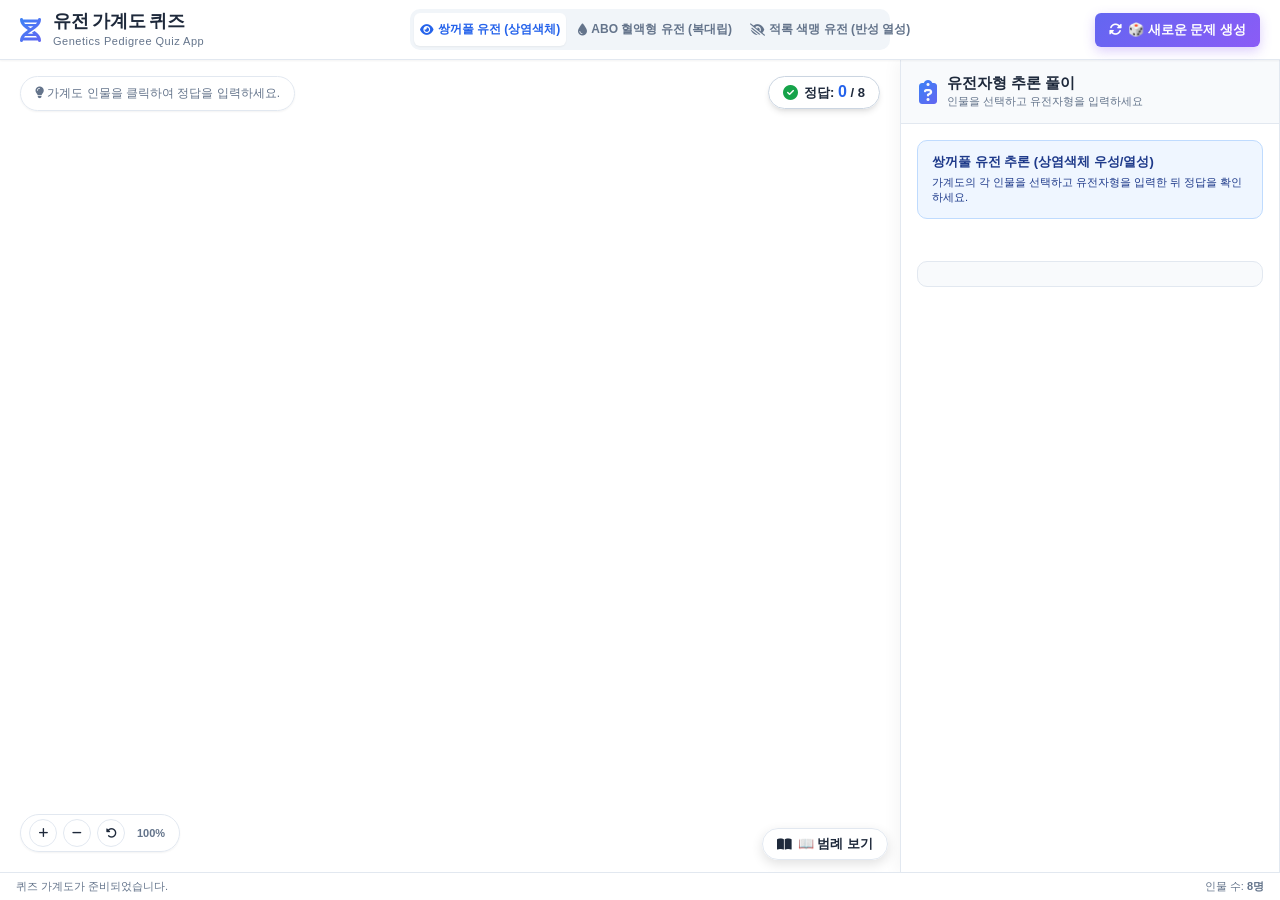
==== commit 6ef61f09: "update" ====
--- a/quiz.html
+++ b/quiz.html
@@ -79,9 +79,14 @@
           <span>정답: <strong id="val-quiz-score">0</strong> / <span id="val-quiz-total">8</span></span>
         </div>
 
+        <!-- Floating Legend Modal Trigger Button in Bottom-Right of Canvas Stage -->
+        <button id="btn-quiz-legend-trigger" class="btn-legend-modal-trigger" title="표현형 범례 보기">
+          <i class="fa-solid fa-book-open"></i> 📖 범례 보기
+        </button>
+
         <!-- Floating helper badge -->
         <div class="quiz-canvas-tip">
-          <i class="fa-solid fa-lightbulb"></i> 가계도 인물을 클릭하여 정답을 입력하세요. <b>(마우스 휠로 확대/축소 가능)</b>
+          <i class="fa-solid fa-lightbulb"></i> 가계도 인물을 클릭하여 정답을 입력하세요.
         </div>
       </div>
 
@@ -132,6 +137,35 @@
         <span>인물 수: <strong>8명</strong></span>
       </div>
     </footer>
+  </div>
+
+  <!-- Quiz Trait Legend Modal -->
+  <div id="quiz-legend-modal" class="modal-overlay hidden">
+    <div class="modal-card quiz-legend-card">
+      <button id="btn-legend-modal-x" class="quiz-modal-x-btn" title="닫기">
+        <i class="fa-solid fa-xmark"></i>
+      </button>
+
+      <div class="quiz-modal-header legend-header">
+        <div class="modal-icon-glow">
+          <i class="fa-solid fa-book-open"></i>
+        </div>
+        <h2 id="legend-modal-title">📖 표현형 구분 범례</h2>
+        <p id="legend-modal-subtitle">가계도의 도형 및 색상별 표현형 안내</p>
+      </div>
+
+      <div class="modal-body quiz-legend-body">
+        <div id="legend-modal-content" class="legend-swatch-grid">
+          <!-- Dynamically populated based on active trait -->
+        </div>
+      </div>
+
+      <div class="modal-footer quiz-modal-footer">
+        <button id="btn-legend-modal-close" class="btn btn-primary btn-block">
+          <i class="fa-solid fa-check"></i> 확인 및 닫기
+        </button>
+      </div>
+    </div>
   </div>
 
   <!-- Quiz Completion Celebration / Try-Again Modal -->
--- a/styles.css
+++ b/styles.css
@@ -1788,6 +1788,118 @@
   text-align: center;
 }
 
+/* Floating Legend Modal Trigger Button in Bottom-Right of Canvas Stage */
+.btn-legend-modal-trigger {
+  position: absolute;
+  bottom: 12px;
+  right: 12px;
+  background: rgba(255, 255, 255, 0.95);
+  color: var(--text-primary);
+  border: 1px solid var(--border-color);
+  box-shadow: 0 4px 12px rgba(0, 0, 0, 0.12);
+  border-radius: 20px;
+  padding: 6px 14px;
+  font-size: 13px;
+  font-weight: 700;
+  cursor: pointer;
+  z-index: 100;
+  display: flex;
+  align-items: center;
+  gap: 6px;
+  transition: all 0.2s ease;
+}
+
+.btn-legend-modal-trigger:hover {
+  background: var(--primary-light);
+  color: var(--primary-color);
+  border-color: var(--primary-color);
+  transform: translateY(-2px);
+  box-shadow: 0 6px 16px rgba(37, 99, 235, 0.2);
+}
+
+/* Legend Modal Specific Styles */
+.quiz-legend-card {
+  max-width: 460px;
+  width: 90%;
+  border-radius: var(--radius-lg);
+  overflow: hidden;
+  box-shadow: 0 20px 40px rgba(0, 0, 0, 0.3);
+  background: #ffffff;
+  animation: modalPopIn 0.35s cubic-bezier(0.34, 1.56, 0.64, 1);
+  position: relative;
+  z-index: 10002;
+}
+
+.quiz-modal-header.legend-header {
+  background: linear-gradient(135deg, #2563eb, #1d4ed8);
+}
+
+.quiz-legend-body {
+  padding: 16px 20px;
+}
+
+.legend-swatch-grid {
+  display: flex;
+  flex-direction: column;
+  gap: 10px;
+}
+
+.legend-swatch-item {
+  display: flex;
+  align-items: center;
+  gap: 12px;
+  padding: 10px 14px;
+  background: #f8fafc;
+  border: 1px solid var(--border-color);
+  border-radius: var(--radius-md);
+}
+
+.legend-swatch-icon {
+  font-size: 20px;
+  width: 36px;
+  height: 36px;
+  display: flex;
+  align-items: center;
+  justify-content: center;
+  border: 1.5px solid #1e293b;
+  flex-shrink: 0;
+}
+
+.legend-swatch-icon.female {
+  border-radius: 50%;
+}
+
+.legend-swatch-icon.male {
+  border-radius: 6px;
+}
+
+.legend-swatch-icon.white {
+  background: #ffffff;
+  color: #1e293b;
+}
+
+.legend-swatch-icon.gray {
+  background: hsl(215, 10%, 80%);
+  color: #1e293b;
+}
+
+.legend-swatch-info {
+  display: flex;
+  flex-direction: column;
+  gap: 2px;
+  text-align: left;
+}
+
+.legend-swatch-info strong {
+  font-size: 14px;
+  color: var(--text-primary);
+}
+
+.legend-swatch-info span {
+  font-size: 12px;
+  color: var(--text-secondary);
+}
+
 /* Quiz Completion Modal & Confetti Canvas */
 .modal-overlay {
   position: fixed;
@@ -2078,6 +2190,14 @@
     border-radius: 20px;
   }
 
+  /* Floating Legend Button on Mobile Canvas */
+  .btn-legend-modal-trigger {
+    bottom: 8px;
+    right: 8px;
+    padding: 5px 12px;
+    font-size: 12px;
+  }
+
   /* Canvas Zoom Tools on Mobile */
   .canvas-zoom-tools {
     bottom: 8px;
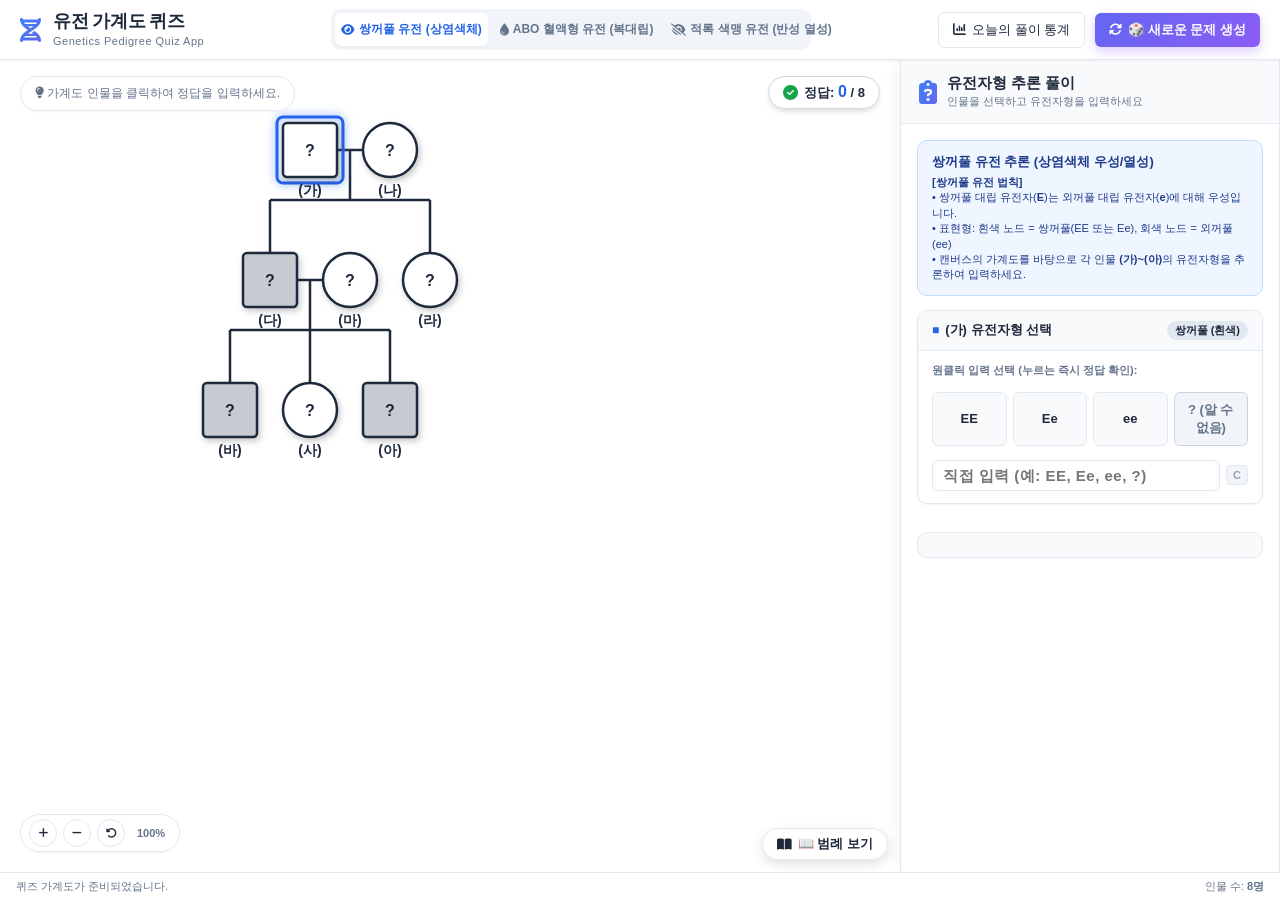
==== commit f5418a24: "update" ====
--- a/quiz.html
+++ b/quiz.html
@@ -38,6 +38,9 @@
       </div>
 
       <div class="top-tools">
+        <button id="btn-quiz-stats" type="button" class="btn btn-outline" aria-haspopup="dialog">
+          <i class="fa-solid fa-chart-column" aria-hidden="true"></i> 오늘의 풀이 통계
+        </button>
         <button id="btn-quiz-generate" class="btn btn-primary btn-quiz-glow">
           <i class="fa-solid fa-rotate"></i> 🎲 새로운 문제 생성
         </button>
@@ -205,10 +208,26 @@
         <button id="btn-modal-close" class="btn btn-outline btn-block">
           <i class="fa-solid fa-xmark"></i> 닫기 (가계도 해설 확인)
         </button>
+        <button id="btn-modal-stats" type="button" class="btn btn-outline btn-block" aria-haspopup="dialog">
+          <i class="fa-solid fa-chart-column" aria-hidden="true"></i> 오늘의 풀이 통계
+        </button>
       </div>
     </div>
   </div>
 
+  <dialog id="quiz-stats-modal" class="quiz-stats-dialog" aria-labelledby="quiz-stats-title" aria-describedby="quiz-stats-date">
+    <header class="stats-header">
+      <div>
+        <span class="stats-eyebrow">MY LEARNING TODAY</span>
+        <h2 id="quiz-stats-title">오늘의 풀이 통계</h2>
+        <p id="quiz-stats-date"></p>
+      </div>
+      <button type="button" class="stats-close" data-close-stats aria-label="통계 닫기" autofocus>×</button>
+    </header>
+    <div id="quiz-stats-content" class="stats-content" aria-live="polite"></div>
+    <footer class="stats-footer"><button type="button" class="btn btn-primary" data-close-stats>확인</button></footer>
+  </dialog>
+  <script src="quiz-stats.js"></script>
   <script src="quiz.js"></script>
 </body>
 </html>
--- a/styles.css
+++ b/styles.css
@@ -1854,15 +1854,16 @@
   border-radius: var(--radius-md);
 }
 
+#quiz-canvas {
+  touch-action: none;
+}
+
 .legend-swatch-icon {
-  font-size: 20px;
-  width: 36px;
-  height: 36px;
-  display: flex;
-  align-items: center;
-  justify-content: center;
-  border: 1.5px solid #1e293b;
+  width: 30px;
+  height: 30px;
+  border: 2px solid #1e293b;
   flex-shrink: 0;
+  box-shadow: 0 1px 3px rgba(0, 0, 0, 0.15);
 }
 
 .legend-swatch-icon.female {
@@ -1870,17 +1871,15 @@
 }
 
 .legend-swatch-icon.male {
-  border-radius: 6px;
+  border-radius: 4px;
 }
 
 .legend-swatch-icon.white {
   background: #ffffff;
-  color: #1e293b;
 }
 
 .legend-swatch-icon.gray {
   background: hsl(215, 10%, 80%);
-  color: #1e293b;
 }
 
 .legend-swatch-info {
@@ -1901,6 +1900,85 @@
 }
 
 /* Quiz Completion Modal & Confetti Canvas */
+.quiz-stats-dialog {
+  width: min(680px, calc(100vw - 32px));
+  max-height: calc(100vh - 32px);
+  max-height: calc(100dvh - 32px);
+  margin: auto;
+  padding: 0;
+  border: 0;
+  border-radius: 24px;
+  background: #fff;
+  color: #1e293b;
+  box-shadow: 0 24px 80px rgba(15, 23, 42, .3);
+  overflow-y: auto;
+}
+.quiz-stats-dialog::backdrop {
+  background: rgba(15, 23, 42, .6);
+  backdrop-filter: blur(5px);
+}
+.stats-header {
+  display: flex;
+  justify-content: space-between;
+  align-items: flex-start;
+  gap: 16px;
+  padding: 28px;
+  background: linear-gradient(120deg, #eff6ff, #eef2ff);
+  border-bottom: 1px solid #e2e8f0;
+}
+.stats-eyebrow { color: #2563eb; font-size: 11px; font-weight: 800; letter-spacing: .14em; }
+.stats-header h2 { margin: 8px 0; font-size: 24px; letter-spacing: -.04em; }
+.stats-header p { margin: 0; color: #64748b; font-size: 13px; line-height: 1.6; }
+.stats-close {
+  flex-shrink: 0;
+  width: 36px;
+  height: 36px;
+  border-radius: 50%;
+  border: 1px solid #cbd5e1;
+  background: #fff;
+  color: #475569;
+  cursor: pointer;
+  font-size: 24px;
+  line-height: 1;
+}
+.stats-close:hover { background: #e2e8f0; }
+.stats-close:focus-visible { outline: 3px solid #2563eb; outline-offset: 3px; }
+.stats-content { padding: 24px 28px 8px; }
+.stats-metrics { display: grid; grid-template-columns: repeat(4, minmax(0, 1fr)); gap: 12px; }
+.stats-metric { border: 1px solid #e2e8f0; border-radius: 14px; padding: 18px 12px; background: #f8fafc; }
+.stats-metric > span { display: block; margin-bottom: 12px; font-size: 13px; color: #64748b; }
+.stats-metric strong { font-size: 26px; font-variant-numeric: tabular-nums; letter-spacing: -.04em; }
+.stats-metric small { margin-left: 4px; font-size: 11px; font-weight: 500; color: #64748b; }
+.stats-metric-accent { background: #eff6ff; border-color: #bfdbfe; color: #1d4ed8; }
+.stats-correct { color: #15803d; }
+.stats-incorrect { color: #b45309; }
+.stats-completed { display: flex; justify-content: space-between; padding: 16px 2px; font-size: 14px; border-bottom: 1px solid #e2e8f0; }
+.stats-completed i { margin-right: 7px; color: #2563eb; }
+.stats-empty { padding: 18px 10px; margin: 16px 0 0; border-radius: 12px; background: #f8fafc; text-align: center; color: #64748b; font-size: 14px; line-height: 1.8; }
+.stats-section-title { margin: 24px 0 12px; font-size: 16px; }
+.stats-table-wrap { overflow-x: auto; }
+.stats-table { width: 100%; border-collapse: collapse; font-size: 13px; font-variant-numeric: tabular-nums; }
+.stats-table th, .stats-table td { padding: 14px 8px; text-align: right; border-bottom: 1px solid #e2e8f0; white-space: nowrap; }
+.stats-table th:first-child { text-align: left; }
+.stats-table thead th { font-size: 12px; font-weight: 500; color: #64748b; background: #f8fafc; }
+.stats-table tbody th { font-weight: 600; }
+.stats-rate { display: inline-block; min-width: 48px; color: #1d4ed8; font-weight: 700; }
+.stats-note, .stats-storage { color: #64748b; font-size: 12px; line-height: 1.8; margin: 18px 0 0; }
+.stats-storage { margin-top: 8px; }
+.stats-storage-warning { color: #92400e; }
+.stats-footer { padding: 16px 28px 24px; display: flex; justify-content: flex-end; }
+.stats-footer .btn { min-width: 110px; }
+.stats-sr-only { position: absolute; width: 1px; height: 1px; padding: 0; overflow: hidden; clip-path: inset(50%); white-space: nowrap; }
+@media (max-width: 520px) {
+  .stats-header { padding: 22px 20px; }
+  .stats-header h2 { font-size: 21px; }
+  .stats-content { padding: 20px 16px 8px; }
+  .stats-metrics { grid-template-columns: repeat(2, minmax(0, 1fr)); gap: 10px; }
+  .stats-metric { padding: 14px; }
+  .stats-footer { padding: 16px; }
+  .stats-table th, .stats-table td { padding: 12px 5px; }
+}
+
 .modal-overlay {
   position: fixed;
   top: 0;
@@ -2313,4 +2391,3 @@
 
 
 
-
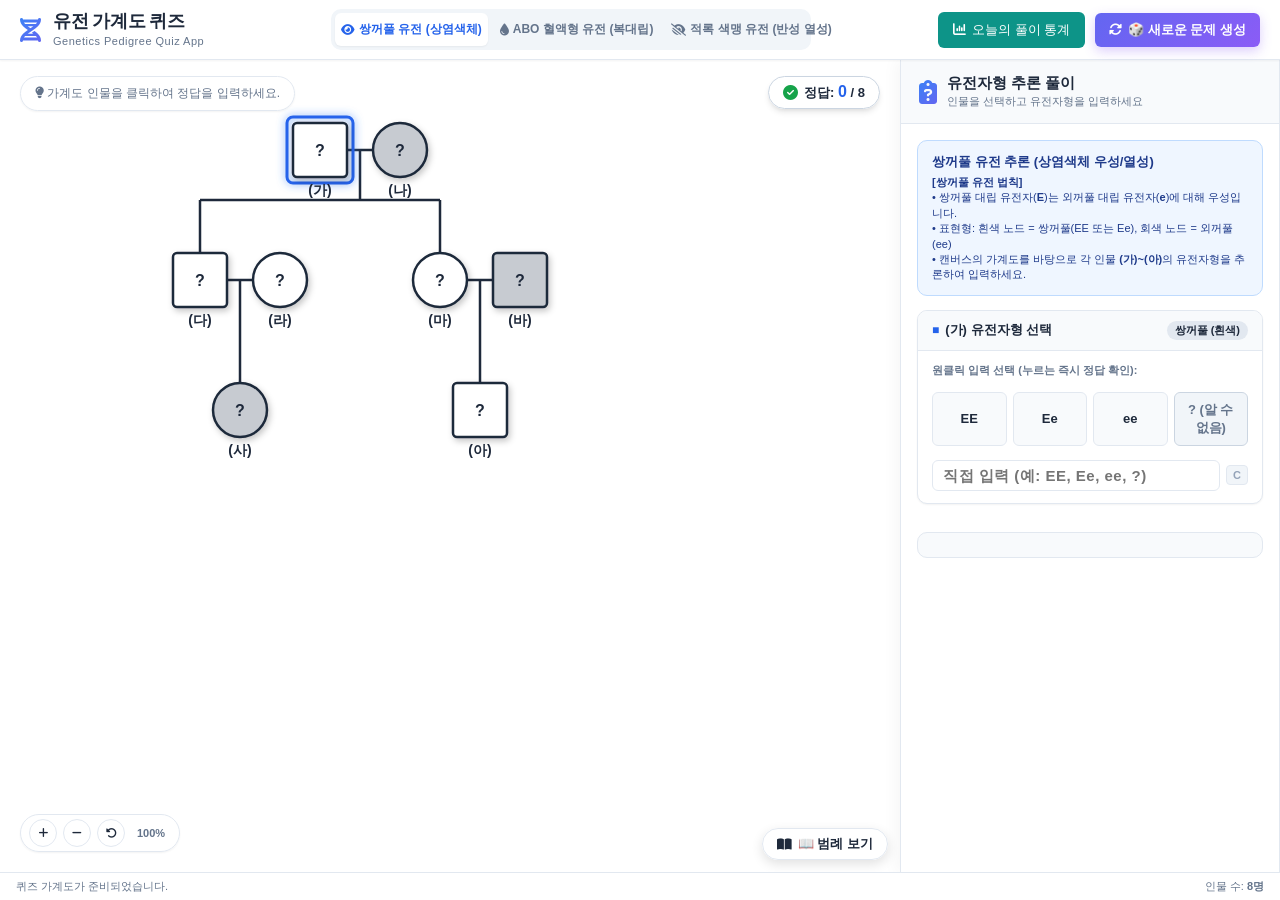
==== commit 31c838e2: "update" ====
--- a/quiz.html
+++ b/quiz.html
@@ -38,7 +38,7 @@
       </div>
 
       <div class="top-tools">
-        <button id="btn-quiz-stats" type="button" class="btn btn-outline" aria-haspopup="dialog">
+        <button id="btn-quiz-stats" type="button" class="btn btn-stats" aria-haspopup="dialog">
           <i class="fa-solid fa-chart-column" aria-hidden="true"></i> 오늘의 풀이 통계
         </button>
         <button id="btn-quiz-generate" class="btn btn-primary btn-quiz-glow">
@@ -208,7 +208,7 @@
         <button id="btn-modal-close" class="btn btn-outline btn-block">
           <i class="fa-solid fa-xmark"></i> 닫기 (가계도 해설 확인)
         </button>
-        <button id="btn-modal-stats" type="button" class="btn btn-outline btn-block" aria-haspopup="dialog">
+        <button id="btn-modal-stats" type="button" class="btn btn-stats btn-block" aria-haspopup="dialog">
           <i class="fa-solid fa-chart-column" aria-hidden="true"></i> 오늘의 풀이 통계
         </button>
       </div>
--- a/styles.css
+++ b/styles.css
@@ -160,6 +160,15 @@
 
 .btn-success:hover:not(:disabled) {
   background-color: var(--success-hover);
+}
+
+.btn-stats {
+  background-color: #0D9488;
+  color: #FFFFFF;
+}
+
+.btn-stats:hover:not(:disabled) {
+  background-color: #0F766E;
 }
 
 .btn-outline {
@@ -2390,4 +2399,3 @@
 }
 
 
-
